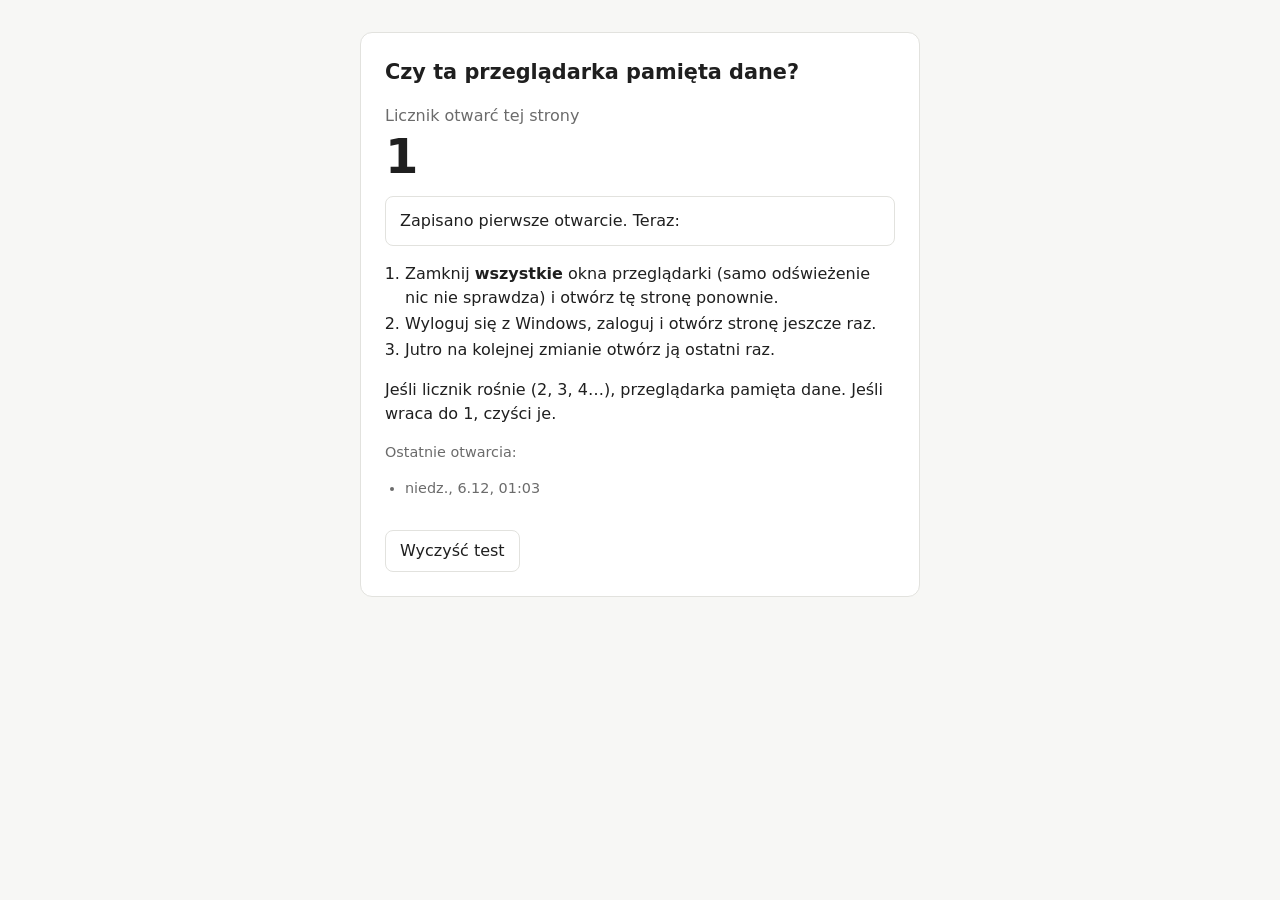
==== index.html @ fc9abd37 "Dodaj specyfikację MVP i stronę testową pamięci przeglądarki SPEC.md opisuje organizer bloków nauki:" ====
<!doctype html>
<html lang="pl">
<head>
  <meta charset="utf-8">
  <meta name="viewport" content="width=device-width, initial-scale=1">
  <title>Test pamięci przeglądarki</title>
  <style>
    :root {
      --bg: #f7f7f5;
      --card: #ffffff;
      --text: #1f1f1f;
      --muted: #6b6b6b;
      --ok: #2e7d32;
      --line: #e2e2de;
    }
    @media (prefers-color-scheme: dark) {
      :root {
        --bg: #161616;
        --card: #222222;
        --text: #ececec;
        --muted: #a0a0a0;
        --ok: #66bb6a;
        --line: #363636;
      }
    }
    * { box-sizing: border-box; }
    body {
      margin: 0;
      padding: 32px 16px;
      background: var(--bg);
      color: var(--text);
      font: 16px/1.5 system-ui, "Segoe UI", sans-serif;
    }
    main {
      max-width: 560px;
      margin: 0 auto;
      background: var(--card);
      border: 1px solid var(--line);
      border-radius: 12px;
      padding: 24px;
    }
    h1 { font-size: 1.3rem; margin: 0 0 16px; }
    .count { font-size: 3rem; font-weight: 700; line-height: 1; }
    .label { color: var(--muted); margin-bottom: 4px; }
    .verdict { padding: 12px 14px; border-radius: 8px; border: 1px solid var(--line); margin: 16px 0; }
    .verdict.ok { border-color: var(--ok); color: var(--ok); }
    ol, ul { padding-left: 20px; }
    li { margin: 2px 0; }
    .history { color: var(--muted); font-size: 0.9rem; }
    button {
      margin-top: 16px;
      padding: 8px 14px;
      border-radius: 8px;
      border: 1px solid var(--line);
      background: transparent;
      color: var(--text);
      font: inherit;
      cursor: pointer;
    }
  </style>
</head>
<body>
  <main>
    <h1>Czy ta przeglądarka pamięta dane?</h1>
    <div id="result"></div>
  </main>

  <script>
    const KEY = "organizerNauki-test";
    const result = document.getElementById("result");

    function localDay(date) {
      const d = new Date(date);
      return `${d.getFullYear()}-${String(d.getMonth() + 1).padStart(2, "0")}-${String(d.getDate()).padStart(2, "0")}`;
    }

    function format(date) {
      return new Date(date).toLocaleString("pl-PL", {
        weekday: "short", day: "numeric", month: "numeric", hour: "2-digit", minute: "2-digit"
      });
    }

    function run() {
      let data;
      try {
        data = JSON.parse(localStorage.getItem(KEY));
        const now = new Date().toISOString();
        if (!data) data = { first: now, opens: [] };
        data.opens = [...data.opens, now].slice(-10);
        data.count = (data.count || 0) + 1;
        localStorage.setItem(KEY, JSON.stringify(data));
      } catch (error) {
        result.innerHTML = `<div class="verdict">❌ Przeglądarka blokuje zapis danych dla tej strony. Aplikacja w tej formie nie będzie tu działać.</div>`;
        return;
      }

      const survivedDay = localDay(data.first) < localDay(new Date());
      let verdict;
      if (survivedDay) {
        verdict = `<div class="verdict ok">✅ Działa. Dane przetrwały od ${format(data.first)}, czyli co najmniej do następnego dnia.</div>`;
      } else if (data.count > 1) {
        verdict = `<div class="verdict ok">Dane są zapamiętane od ${format(data.first)}. Jeśli po drodze było zamknięcie przeglądarki lub wylogowanie z Windows, wynik jest dobry. Ostateczne potwierdzenie: otwórz stronę jutro.</div>`;
      } else {
        verdict = `<div class="verdict">Zapisano pierwsze otwarcie. Teraz:</div>
          <ol>
            <li>Zamknij <strong>wszystkie</strong> okna przeglądarki (samo odświeżenie nic nie sprawdza) i otwórz tę stronę ponownie.</li>
            <li>Wyloguj się z Windows, zaloguj i otwórz stronę jeszcze raz.</li>
            <li>Jutro na kolejnej zmianie otwórz ją ostatni raz.</li>
          </ol>
          <p>Jeśli licznik rośnie (2, 3, 4…), przeglądarka pamięta dane. Jeśli wraca do 1, czyści je.</p>`;
      }

      const history = data.opens.map((d) => `<li>${format(d)}</li>`).join("");
      result.innerHTML = `
        <div class="label">Licznik otwarć tej strony</div>
        <div class="count">${data.count}</div>
        ${verdict}
        <div class="history">Ostatnie otwarcia:<ul>${history}</ul></div>
        <button id="reset">Wyczyść test</button>`;

      document.getElementById("reset").addEventListener("click", () => {
        try { localStorage.removeItem(KEY); } catch (error) {}
        location.reload();
      });
    }

    run();
  </script>
</body>
</html>
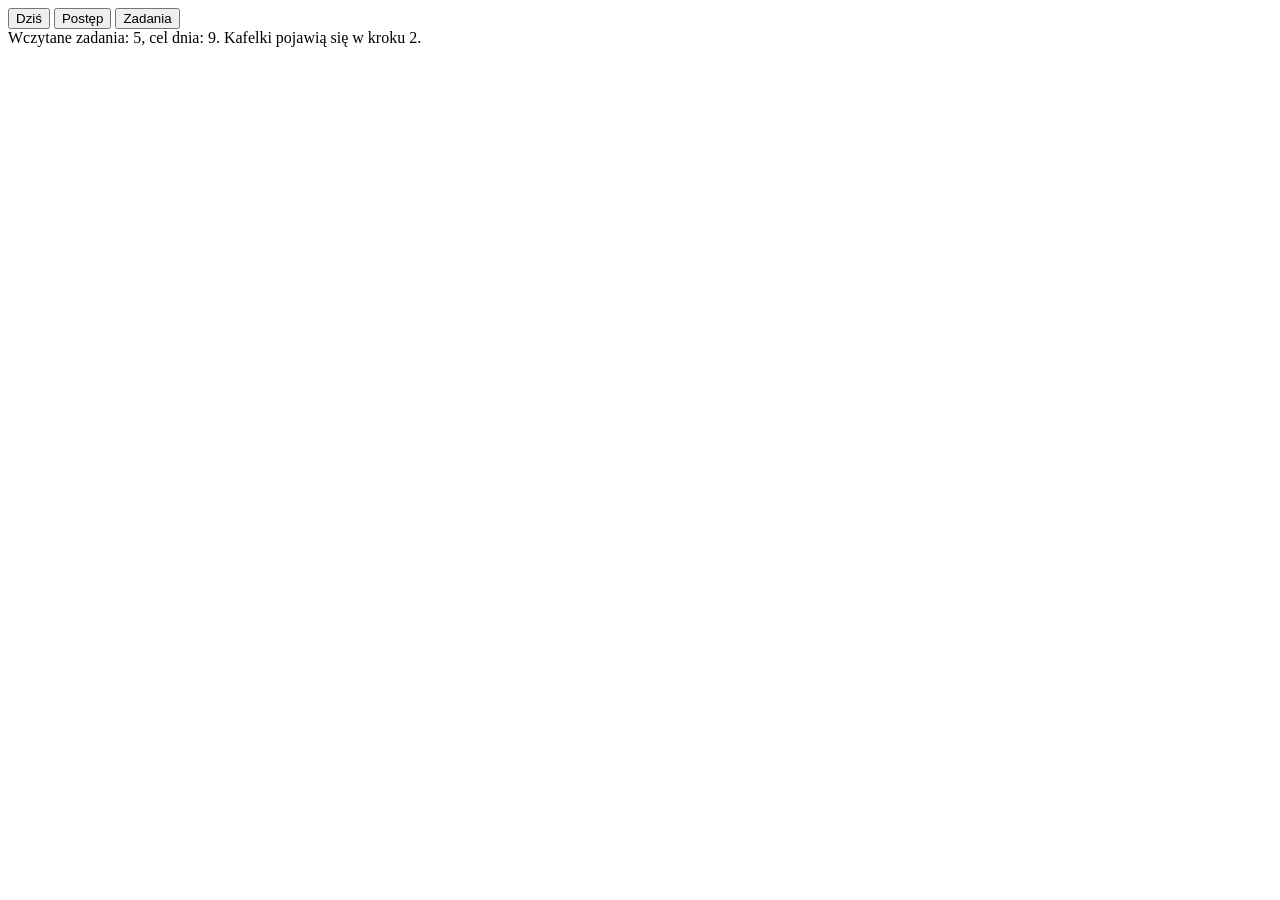
==== commit 06e1943e: "Dodaj szkielet aplikacji, zapis w localStorage i model danych Strona testowa pamięci przeglądarki pr" ====
--- a/index.html
+++ b/index.html
@@ -3,128 +3,27 @@
 <head>
   <meta charset="utf-8">
   <meta name="viewport" content="width=device-width, initial-scale=1">
-  <title>Test pamięci przeglądarki</title>
-  <style>
-    :root {
-      --bg: #f7f7f5;
-      --card: #ffffff;
-      --text: #1f1f1f;
-      --muted: #6b6b6b;
-      --ok: #2e7d32;
-      --line: #e2e2de;
-    }
-    @media (prefers-color-scheme: dark) {
-      :root {
-        --bg: #161616;
-        --card: #222222;
-        --text: #ececec;
-        --muted: #a0a0a0;
-        --ok: #66bb6a;
-        --line: #363636;
-      }
-    }
-    * { box-sizing: border-box; }
-    body {
-      margin: 0;
-      padding: 32px 16px;
-      background: var(--bg);
-      color: var(--text);
-      font: 16px/1.5 system-ui, "Segoe UI", sans-serif;
-    }
-    main {
-      max-width: 560px;
-      margin: 0 auto;
-      background: var(--card);
-      border: 1px solid var(--line);
-      border-radius: 12px;
-      padding: 24px;
-    }
-    h1 { font-size: 1.3rem; margin: 0 0 16px; }
-    .count { font-size: 3rem; font-weight: 700; line-height: 1; }
-    .label { color: var(--muted); margin-bottom: 4px; }
-    .verdict { padding: 12px 14px; border-radius: 8px; border: 1px solid var(--line); margin: 16px 0; }
-    .verdict.ok { border-color: var(--ok); color: var(--ok); }
-    ol, ul { padding-left: 20px; }
-    li { margin: 2px 0; }
-    .history { color: var(--muted); font-size: 0.9rem; }
-    button {
-      margin-top: 16px;
-      padding: 8px 14px;
-      border-radius: 8px;
-      border: 1px solid var(--line);
-      background: transparent;
-      color: var(--text);
-      font: inherit;
-      cursor: pointer;
-    }
-  </style>
+  <title>Organizer nauki</title>
+  <link rel="stylesheet" href="./css/style.css">
+  <script type="module" src="./js/app.js"></script>
 </head>
 <body>
+  <nav>
+    <button type="button" data-tab="today">Dziś</button>
+    <button type="button" data-tab="progress">Postęp</button>
+    <button type="button" data-tab="tasks">Zadania</button>
+  </nav>
+
+  <!-- Komunikat o błędzie: widoczny tylko wtedy, gdy coś się nie uda. -->
+  <div id="error" role="alert" hidden>
+    <p id="error-text"></p>
+    <button type="button" id="error-retry">Spróbuj ponownie</button>
+  </div>
+
   <main>
-    <h1>Czy ta przeglądarka pamięta dane?</h1>
-    <div id="result"></div>
+    <section id="today" hidden></section>
+    <section id="progress" hidden></section>
+    <section id="tasks" hidden></section>
   </main>
-
-  <script>
-    const KEY = "organizerNauki-test";
-    const result = document.getElementById("result");
-
-    function localDay(date) {
-      const d = new Date(date);
-      return `${d.getFullYear()}-${String(d.getMonth() + 1).padStart(2, "0")}-${String(d.getDate()).padStart(2, "0")}`;
-    }
-
-    function format(date) {
-      return new Date(date).toLocaleString("pl-PL", {
-        weekday: "short", day: "numeric", month: "numeric", hour: "2-digit", minute: "2-digit"
-      });
-    }
-
-    function run() {
-      let data;
-      try {
-        data = JSON.parse(localStorage.getItem(KEY));
-        const now = new Date().toISOString();
-        if (!data) data = { first: now, opens: [] };
-        data.opens = [...data.opens, now].slice(-10);
-        data.count = (data.count || 0) + 1;
-        localStorage.setItem(KEY, JSON.stringify(data));
-      } catch (error) {
-        result.innerHTML = `<div class="verdict">❌ Przeglądarka blokuje zapis danych dla tej strony. Aplikacja w tej formie nie będzie tu działać.</div>`;
-        return;
-      }
-
-      const survivedDay = localDay(data.first) < localDay(new Date());
-      let verdict;
-      if (survivedDay) {
-        verdict = `<div class="verdict ok">✅ Działa. Dane przetrwały od ${format(data.first)}, czyli co najmniej do następnego dnia.</div>`;
-      } else if (data.count > 1) {
-        verdict = `<div class="verdict ok">Dane są zapamiętane od ${format(data.first)}. Jeśli po drodze było zamknięcie przeglądarki lub wylogowanie z Windows, wynik jest dobry. Ostateczne potwierdzenie: otwórz stronę jutro.</div>`;
-      } else {
-        verdict = `<div class="verdict">Zapisano pierwsze otwarcie. Teraz:</div>
-          <ol>
-            <li>Zamknij <strong>wszystkie</strong> okna przeglądarki (samo odświeżenie nic nie sprawdza) i otwórz tę stronę ponownie.</li>
-            <li>Wyloguj się z Windows, zaloguj i otwórz stronę jeszcze raz.</li>
-            <li>Jutro na kolejnej zmianie otwórz ją ostatni raz.</li>
-          </ol>
-          <p>Jeśli licznik rośnie (2, 3, 4…), przeglądarka pamięta dane. Jeśli wraca do 1, czyści je.</p>`;
-      }
-
-      const history = data.opens.map((d) => `<li>${format(d)}</li>`).join("");
-      result.innerHTML = `
-        <div class="label">Licznik otwarć tej strony</div>
-        <div class="count">${data.count}</div>
-        ${verdict}
-        <div class="history">Ostatnie otwarcia:<ul>${history}</ul></div>
-        <button id="reset">Wyczyść test</button>`;
-
-      document.getElementById("reset").addEventListener("click", () => {
-        try { localStorage.removeItem(KEY); } catch (error) {}
-        location.reload();
-      });
-    }
-
-    run();
-  </script>
 </body>
 </html>
--- a/css/style.css
+++ b/css/style.css
@@ -0,0 +1 @@
+/* Wygląd aplikacji. Krok 1 jest celowo bez wyglądu; style dochodzą od kroku 2. */
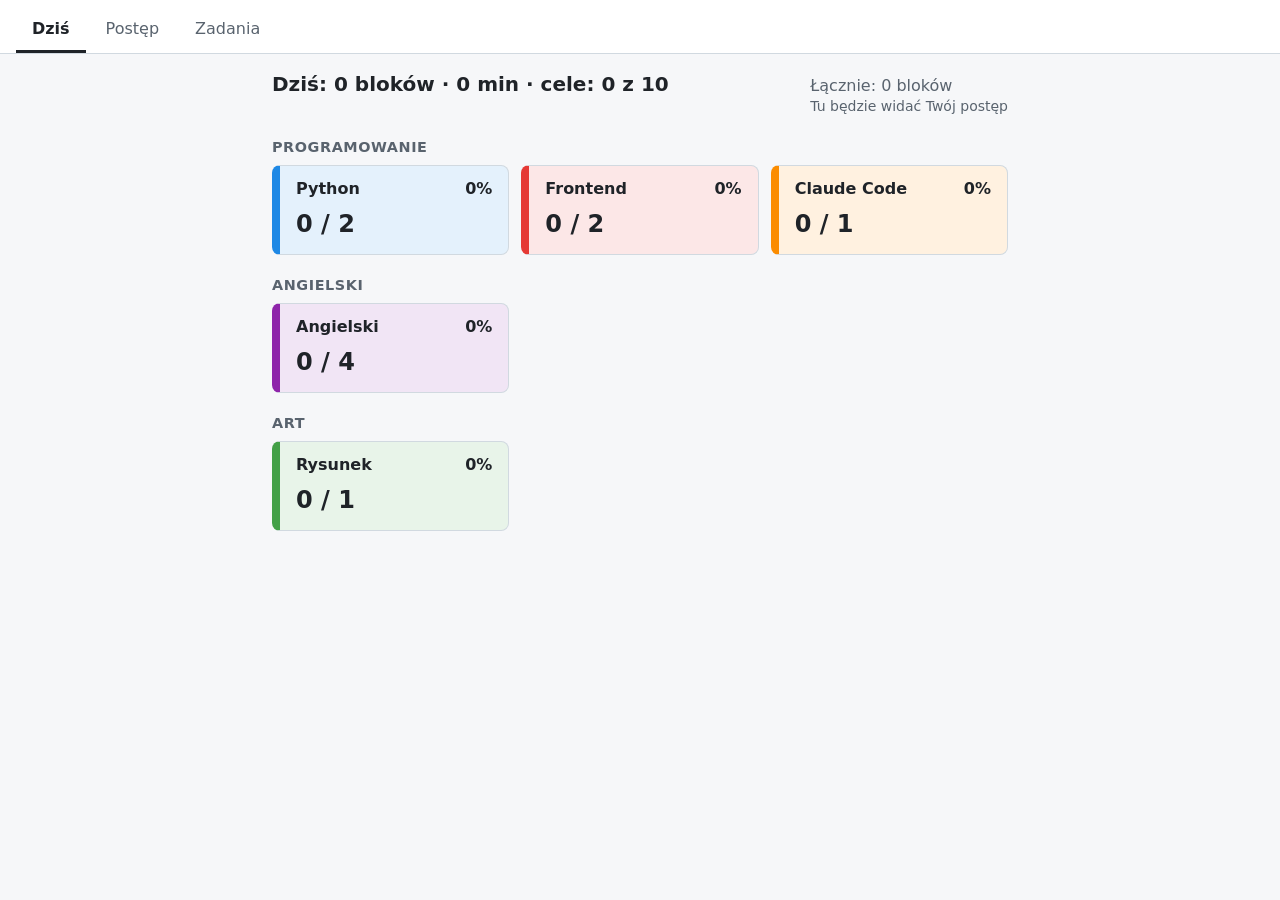
==== commit 7119d576: "Dodaj testy, licznik łączny, napis startowy i procent celu na kafelku - tests.html i js/tests/: test" ====
--- a/index.html
+++ b/index.html
@@ -21,6 +21,10 @@
   </div>
 
   <main>
+    <!-- Napis startowy: app.js chowa go na końcu startu. Pojawia się po ok. 2 s
+         tylko wtedy, gdy aplikacja nie wystartowała (np. nie wczytał się app.js). -->
+    <p id="loading">Wczytywanie… Jeśli ten napis nie znika, odśwież stronę przez Ctrl+Shift+R.</p>
+
     <section id="today" hidden></section>
     <section id="progress" hidden></section>
     <section id="tasks" hidden></section>
--- a/css/style.css
+++ b/css/style.css
@@ -1 +1,232 @@
-/* Wygląd aplikacji. Krok 1 jest celowo bez wyglądu; style dochodzą od kroku 2. */
+/* Wygląd aplikacji. Szlif całości w kroku 8. */
+
+:root {
+  --text: #1f2328;
+  --text-muted: #59636e;
+  --background: #f6f7f9;
+  --surface: #ffffff;
+  --border: #d1d9e0;
+  /* Błędy nigdy na czerwono: czerwony to kolor zadania Frontend. */
+  --notice-background: #37474f;
+  --notice-text: #ffffff;
+  /* Zielony ✓ przy osiągniętym celu. Ciemniejszy niż zielony Rysunku,
+     żeby był dobrze widoczny na tle każdego kafelka. */
+  --done: #1e6b24;
+}
+
+* {
+  box-sizing: border-box;
+}
+
+body {
+  margin: 0;
+  font-family: system-ui, -apple-system, "Segoe UI", Roboto, sans-serif;
+  font-size: 1rem;
+  line-height: 1.4;
+  color: var(--text);
+  background: var(--background);
+}
+
+button {
+  font: inherit;
+  color: inherit;
+  cursor: pointer;
+}
+
+/* Zakładki */
+
+nav {
+  display: flex;
+  gap: 0.25rem;
+  padding: 0.5rem 1rem 0;
+  background: var(--surface);
+  border-bottom: 1px solid var(--border);
+}
+
+nav button {
+  padding: 0.6rem 1rem;
+  background: none;
+  border: none;
+  border-bottom: 3px solid transparent;
+  color: var(--text-muted);
+}
+
+nav button[aria-current="page"] {
+  color: var(--text);
+  font-weight: 600;
+  border-bottom-color: var(--text);
+}
+
+/* Komunikat o błędzie. Przyklejony do dołu okna, żeby pojawiając się nie przesuwał
+   kafelków: następne kliknięcie musi trafić w ten kafelek, w który celujesz. */
+
+#error {
+  position: fixed;
+  bottom: 1rem;
+  left: 1rem;
+  right: 1rem;
+  z-index: 1;
+  display: flex;
+  flex-wrap: wrap;
+  align-items: center;
+  gap: 0.5rem 1rem;
+  max-width: 48rem;
+  margin: 0 auto;
+  box-shadow: 0 0.25rem 1rem rgba(0, 0, 0, 0.25);
+  padding: 0.75rem 1rem;
+  border-radius: 0.5rem;
+  background: var(--notice-background);
+  color: var(--notice-text);
+}
+
+/* Bez tego display: flex nadpisałby atrybut hidden. */
+#error[hidden] {
+  display: none;
+}
+
+#error p {
+  flex: 1 1 16rem;
+  margin: 0;
+}
+
+#error button {
+  padding: 0.4rem 0.9rem;
+  border: 1px solid var(--notice-text);
+  border-radius: 0.375rem;
+  background: none;
+  color: var(--notice-text);
+}
+
+/* Zawartość zakładek */
+
+main {
+  max-width: 48rem;
+  margin: 0 auto;
+  /* Zapas na dole, żeby komunikat o błędzie nie zasłonił końca strony. */
+  padding: 1rem 1rem 6rem;
+}
+
+/* Napis startowy. Niewidoczny przez pierwsze 2 s, żeby nie migał przy każdym otwarciu;
+   app.js chowa go na końcu startu, więc zostaje tylko wtedy, gdy start się nie udał. */
+
+#loading {
+  visibility: hidden;
+  animation: show-loading 0s 2s forwards;
+}
+
+@keyframes show-loading {
+  to {
+    visibility: visible;
+  }
+}
+
+/* Ekran „Dziś”: suma dnia i licznik łączny */
+
+.today-header {
+  display: flex;
+  flex-wrap: wrap;
+  justify-content: space-between;
+  align-items: baseline;
+  gap: 0.25rem 1.5rem;
+  margin-bottom: 0.5rem;
+}
+
+.day-summary {
+  margin: 0;
+  font-size: 1.25rem;
+  font-weight: 600;
+}
+
+.total {
+  color: var(--text-muted);
+}
+
+.total p {
+  margin: 0;
+}
+
+.total-hint {
+  font-size: 0.875rem;
+}
+
+/* Dziedziny i kafelki */
+
+.domain h2 {
+  margin: 1.25rem 0 0.5rem;
+  font-size: 0.9rem;
+  font-weight: 600;
+  text-transform: uppercase;
+  letter-spacing: 0.04em;
+  color: var(--text-muted);
+}
+
+.tiles {
+  display: grid;
+  /* 11rem: nazwa „Claude Code” i procent „100%” mieszczą się w jednej linijce. */
+  grid-template-columns: repeat(auto-fill, minmax(11rem, 1fr));
+  gap: 0.75rem;
+}
+
+.tile {
+  --task-color: #888888; /* zastępowany kolorem zadania w today.js */
+  /* Dwie kolumny: po lewej nazwa i liczba bloków, po prawej procent celu i ✓. */
+  display: grid;
+  grid-template-columns: 1fr auto;
+  align-items: baseline;
+  align-content: start;
+  gap: 0.5rem 0.75rem;
+  min-height: 5.5rem;
+  padding: 0.75rem 1rem;
+  text-align: left;
+  border: 1px solid var(--border);
+  border-left: 0.5rem solid var(--task-color);
+  border-radius: 0.5rem;
+  background: var(--surface);
+  /* Jasne tło w kolorze zadania. Starsza przeglądarka zostanie przy białym. */
+  background: color-mix(in srgb, var(--task-color) 12%, var(--surface));
+  transition: transform 0.05s;
+}
+
+.tile:hover {
+  border-color: var(--task-color);
+}
+
+.tile:active {
+  transform: scale(0.97);
+}
+
+.tile:focus-visible {
+  outline: 3px solid var(--text);
+  outline-offset: 2px;
+}
+
+/* Cel osiągnięty: mocniejsze tło, żeby od razu było widać, co jest jeszcze przed celem. */
+.tile-goal-reached {
+  background: color-mix(in srgb, var(--task-color) 30%, var(--surface));
+}
+
+.tile-name {
+  font-weight: 600;
+}
+
+.tile-count {
+  font-size: 1.5rem;
+  font-weight: 600;
+  font-variant-numeric: tabular-nums;
+}
+
+.tile-percent,
+.tile-check {
+  justify-self: end;
+}
+
+.tile-percent {
+  font-weight: 600;
+  font-variant-numeric: tabular-nums;
+}
+
+.tile-check {
+  font-size: 1.5rem;
+  font-weight: 700;
+  color: var(--done);
+}
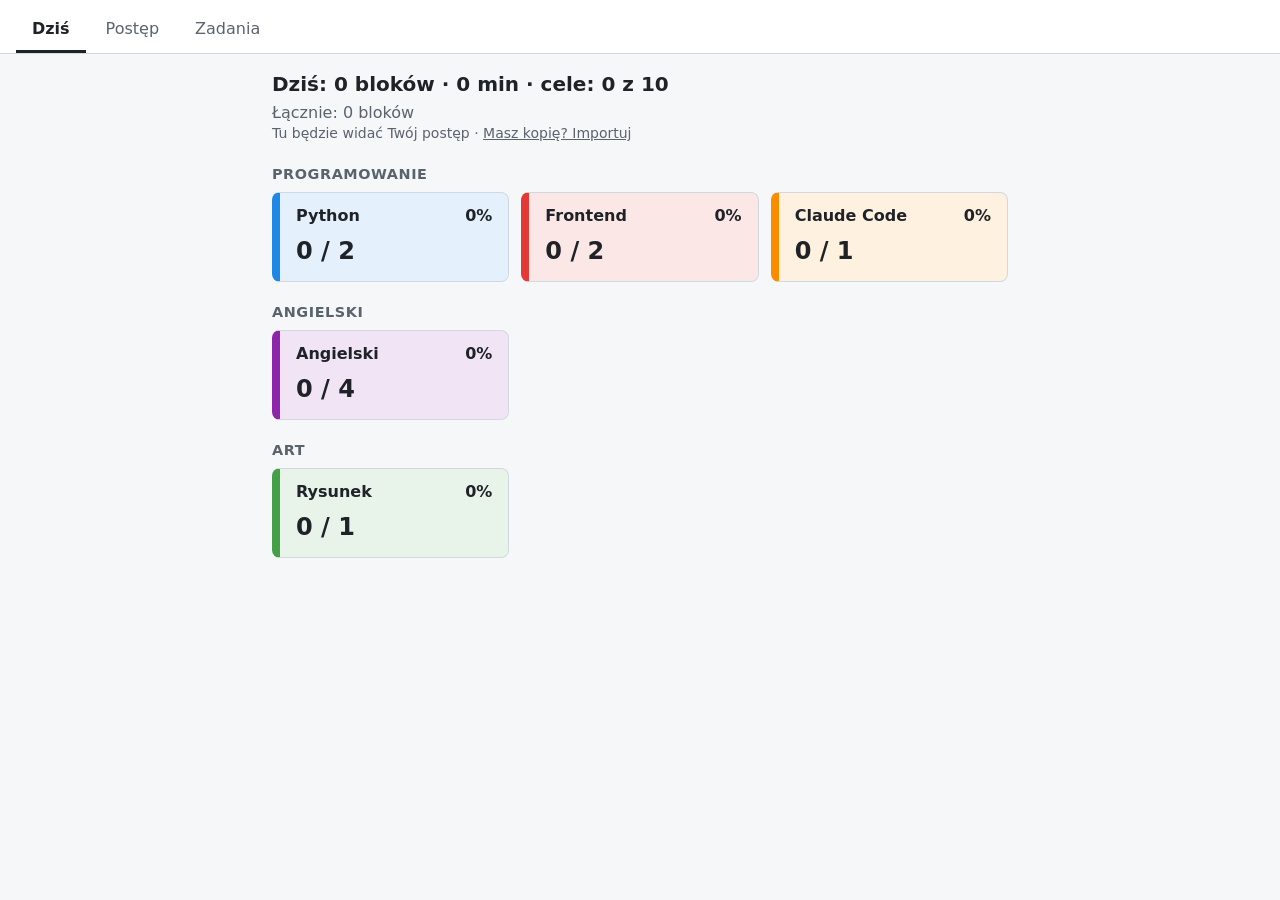
==== commit c7d92262: "Dodaj kopię zapasową: eksport, import i panel uszkodzonych danych Co dochodzi: - eksport do pliku or" ====
--- a/index.html
+++ b/index.html
@@ -25,9 +25,15 @@
          tylko wtedy, gdy aplikacja nie wystartowała (np. nie wczytał się app.js). -->
     <p id="loading">Wczytywanie… Jeśli ten napis nie znika, odśwież stronę przez Ctrl+Shift+R.</p>
 
+    <!-- Panel zamiast zakładek, gdy zapisanych danych nie da się odczytać (F7). -->
+    <section id="damaged" hidden></section>
+
     <section id="today" hidden></section>
     <section id="progress" hidden></section>
     <section id="tasks" hidden></section>
   </main>
+
+  <!-- Wybór pliku kopii do importu. Ukryty: otwierają go przyciski „Importuj”. -->
+  <input type="file" id="import-file" accept=".json,application/json" hidden>
 </body>
 </html>
--- a/css/style.css
+++ b/css/style.css
@@ -12,6 +12,9 @@
   /* Zielony ✓ przy osiągniętym celu. Ciemniejszy niż zielony Rysunku,
      żeby był dobrze widoczny na tle każdego kafelka. */
   --done: #1e6b24;
+  /* Ostrzeżenie przy imporcie: ciemny pasek i jasnoszare tło, bez czerwieni i pomarańczu
+     (to kolory zadań Frontend i Claude Code). */
+  --warning-background: #eceff1;
 }
 
 * {
@@ -49,6 +52,11 @@
   border: none;
   border-bottom: 3px solid transparent;
   color: var(--text-muted);
+}
+
+/* Bez tego display: flex nadpisałby atrybut hidden (panel uszkodzonych danych chowa zakładki). */
+nav[hidden] {
+  display: none;
 }
 
 nav button[aria-current="page"] {
@@ -147,6 +155,14 @@
 
 .total-hint {
   font-size: 0.875rem;
+}
+
+/* Przycisk, który wygląda jak link, np. „Masz kopię? Importuj”. */
+.link-button {
+  padding: 0;
+  border: none;
+  background: none;
+  text-decoration: underline;
 }
 
 /* Dziedziny i kafelki */
@@ -230,3 +246,85 @@
   font-weight: 700;
   color: var(--done);
 }
+
+/* Zakładka „Zadania”: kopia zapasowa. Panel uszkodzonych danych używa tych samych przycisków. */
+
+.backup h2,
+#damaged h2 {
+  margin: 1.5rem 0 0.5rem;
+  font-size: 1.1rem;
+}
+
+.backup-buttons {
+  display: flex;
+  flex-wrap: wrap;
+  gap: 0.5rem;
+}
+
+.backup button,
+#damaged button {
+  padding: 0.5rem 1rem;
+  border: 1px solid var(--border);
+  border-radius: 0.375rem;
+  background: var(--surface);
+}
+
+.backup button:hover,
+#damaged button:hover {
+  border-color: var(--text);
+}
+
+.backup-notice {
+  margin: 0.75rem 0;
+}
+
+/* Błąd na ciemnym tle, jak komunikat na dole okna. Nigdy na czerwono. */
+.backup-error {
+  padding: 0.5rem 0.75rem;
+  border-radius: 0.375rem;
+  background: var(--notice-background);
+  color: var(--notice-text);
+}
+
+/* Potwierdzenie importu: wyraźna ramka, bo „Tak” zastępuje wszystkie dane. */
+.import-offer {
+  margin: 0.75rem 0;
+  padding: 0.75rem 1rem;
+  border: 2px solid var(--text);
+  border-radius: 0.5rem;
+  background: var(--surface);
+}
+
+.import-offer p {
+  margin: 0 0 0.5rem;
+}
+
+.import-question {
+  font-weight: 600;
+}
+
+.import-warning {
+  padding: 0.5rem 0.75rem;
+  border-left: 0.375rem solid var(--notice-background);
+  background: var(--warning-background);
+  font-weight: 600;
+}
+
+/* Panel zamiast zakładek, gdy zapisanych danych nie da się odczytać. */
+
+.damaged-steps {
+  padding-left: 1.25rem;
+}
+
+.damaged-steps li {
+  margin-bottom: 1rem;
+}
+
+.damaged-steps p {
+  margin: 0 0 0.5rem;
+}
+
+.damaged-retry {
+  margin-top: 1.5rem;
+  color: var(--text-muted);
+}
